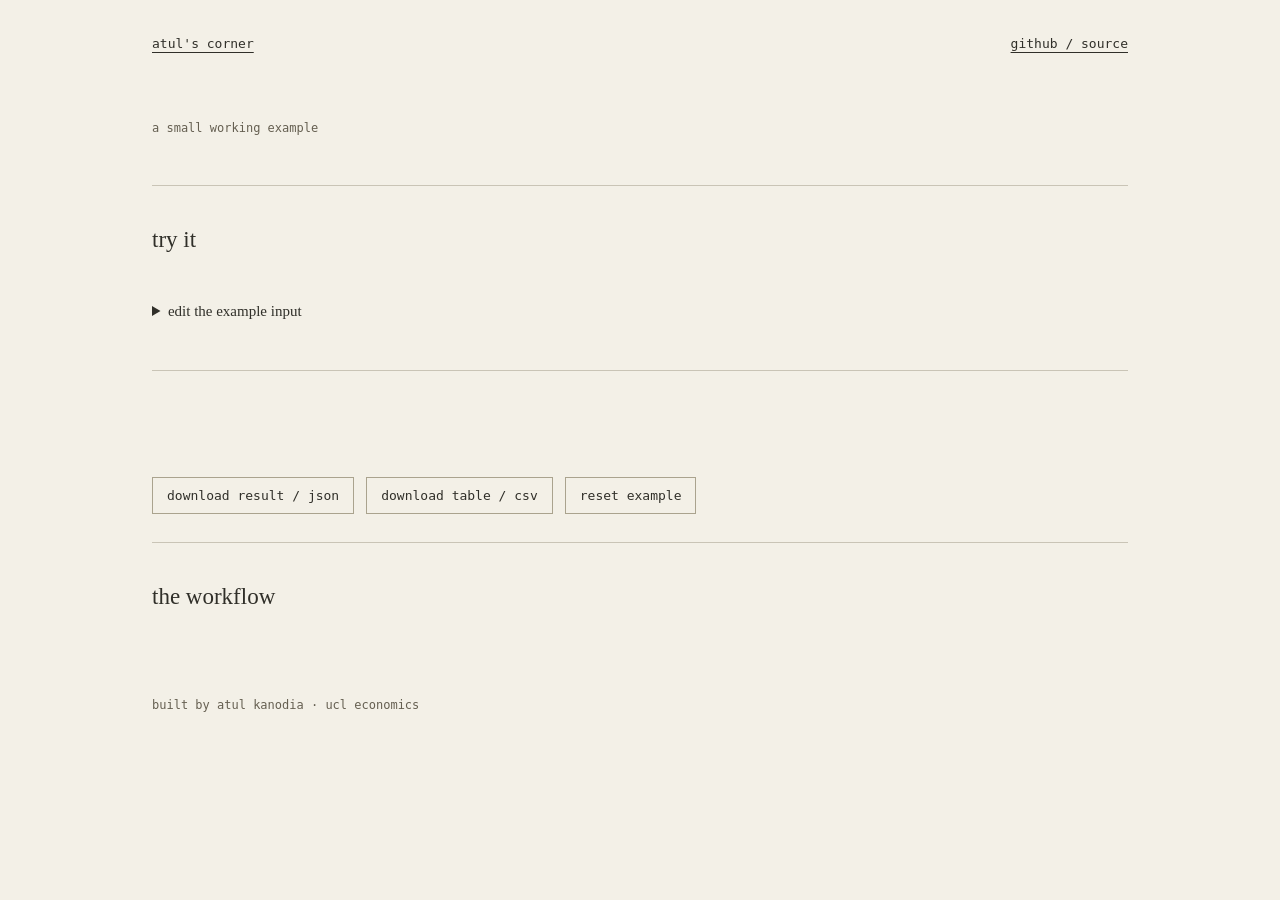
==== examples/portfolio/index.html @ 01734871 "Add editable browser example and result exports" ====
<!doctype html>
<html lang="en">
  <head>
    <meta charset="utf-8" />
    <meta name="viewport" content="width=device-width,initial-scale=1" />
    <title>working example</title>
    <link rel="stylesheet" href="style.css" />
  </head>
  <body>
    <main>
      <nav>
        <a href="https://atul-kanodia-fieldnotes.atulswaggalicious.chatgpt.site"
          >atul's corner</a
        ><a id="source" href="#">github / source</a>
      </nav>
      <header>
        <p class="eyebrow">a small working example</p>
        <h1 id="title"></h1>
        <p id="description"></p>
      </header>
      <section aria-label="inputs">
        <h2>try it</h2>
        <div id="controls"></div>
        <details>
          <summary>edit the example input</summary>
          <label for="fixture">JSON input</label
          ><textarea id="fixture" spellcheck="false" rows="14"></textarea
          ><button id="apply">run this input</button>
        </details>
        <p id="error" role="alert"></p>
      </section>
      <section aria-label="result">
        <h2 id="summary" aria-live="polite"></h2>
        <dl id="metrics"></dl>
        <div id="chart"></div>
        <div class="table-wrap"><table id="table"></table></div>
        <pre id="catalogue" hidden></pre>
        <div class="actions">
          <button id="json">download result / json</button
          ><button id="csv">download table / csv</button
          ><button id="reset">reset example</button>
        </div>
      </section>
      <section class="explanation">
        <h2>the workflow</h2>
        <p id="workflow"></p>
        <ol id="steps"></ol>
        <p class="scope" id="scope"></p>
      </section>
      <footer>built by atul kanodia · ucl economics</footer>
    </main>
    <script type="module" src="app.mjs"></script>
  </body>
</html>
---- examples/portfolio/style.css ----
:root {
  font-family: Georgia, "Times New Roman", serif;
  color: #302f29;
  background: #f3f0e7;
  font-size: 17px;
  color-scheme: light;
}
* {
  box-sizing: border-box;
}
body {
  margin: 0;
}
main {
  max-width: 1040px;
  margin: 0 auto;
  padding: 36px 32px;
}
nav {
  display: flex;
  justify-content: space-between;
  font: 13px monospace;
  gap: 20px;
}
a {
  color: inherit;
  text-underline-offset: 4px;
}
header {
  padding: 58px 0 28px;
  max-width: 830px;
}
.eyebrow {
  font: 12px monospace;
  color: #655f51;
}
h1 {
  font-weight: normal;
  font-size: clamp(32px, 5vw, 56px);
  letter-spacing: -1.8px;
  line-height: 1.08;
  margin: 12px 0 22px;
}
p {
  line-height: 1.55;
}
header > p:last-child {
  font-size: 21px;
}
h2 {
  font-size: 23px;
  font-weight: normal;
  line-height: 1.3;
}
section {
  border-top: 1px solid #c9c4b6;
  padding: 20px 0 28px;
}
#controls {
  display: flex;
  flex-wrap: wrap;
  gap: 18px 28px;
  margin: 24px 0;
}
label {
  display: flex;
  flex-direction: column;
  gap: 9px;
  font: 13px/1.4 monospace;
  max-width: 100%;
  min-width: 150px;
}
input,
select,
textarea {
  background: #fcfaf4;
  border: 1px solid #aaa38e;
  color: #302f29;
  padding: 9px;
  font: 15px monospace;
  max-width: 100%;
}
input[type="checkbox"] {
  width: 20px;
  height: 20px;
  accent-color: #536c50;
}
input[type="text"] {
  width: 330px;
}
input[type="number"] {
  width: 150px;
}
button {
  background: transparent;
  border: 1px solid #aaa38e;
  padding: 10px 14px;
  color: inherit;
  font: 13px monospace;
  cursor: pointer;
}
button:focus-visible,
input:focus-visible,
a:focus-visible,
summary:focus-visible {
  outline: 2px solid #536c50;
  outline-offset: 3px;
}
details {
  margin: 22px 0;
  font-size: 15px;
}
summary {
  cursor: pointer;
}
details label {
  margin-top: 16px;
}
textarea {
  width: 100%;
  display: block;
  margin: 12px 0;
}
#error {
  color: #993f2a;
  font-size: 15px;
}
#metrics {
  display: flex;
  gap: 20px 40px;
  flex-wrap: wrap;
  margin: 30px 0;
}
dt {
  font: 12px monospace;
  color: #655f51;
}
dd {
  margin: 8px 0;
  font-size: 27px;
}
#chart svg {
  width: 100%;
  height: auto;
  max-height: 270px;
  margin-bottom: 24px;
}
table {
  border-collapse: collapse;
  width: 100%;
  font-size: 14px;
  text-align: left;
}
th {
  font: 12px/1.4 monospace;
  color: #655f51;
}
td,
th {
  padding: 12px 14px 12px 0;
  border-bottom: 1px solid #dcd6c8;
  overflow-wrap: anywhere;
  vertical-align: top;
}
td:first-child {
  max-width: 290px;
}
.table-wrap {
  max-height: 420px;
  overflow: auto;
}
.actions {
  display: flex;
  gap: 12px;
  flex-wrap: wrap;
  margin-top: 26px;
}
.explanation p,
.explanation ol {
  max-width: 760px;
}
li {
  padding: 5px 0;
  line-height: 1.5;
}
.scope {
  font: 13px/1.6 monospace;
  color: #655f51;
  margin-top: 30px;
}
footer {
  font: 12px monospace;
  padding: 28px 0;
  color: #655f51;
}
pre {
  white-space: pre-wrap;
  font: 12px/1.5 monospace;
  max-height: 240px;
  overflow: auto;
}
@media (max-width: 600px) {
  main {
    padding: 22px 18px;
  }
  header {
    padding: 38px 0 20px;
  }
  #controls {
    gap: 18px;
  }
  #metrics {
    gap: 22px;
  }
  dd {
    font-size: 24px;
  }
  th,
  td {
    font-size: 12px;
    padding-right: 8px;
  }
  nav {
    font-size: 11px;
  }
}
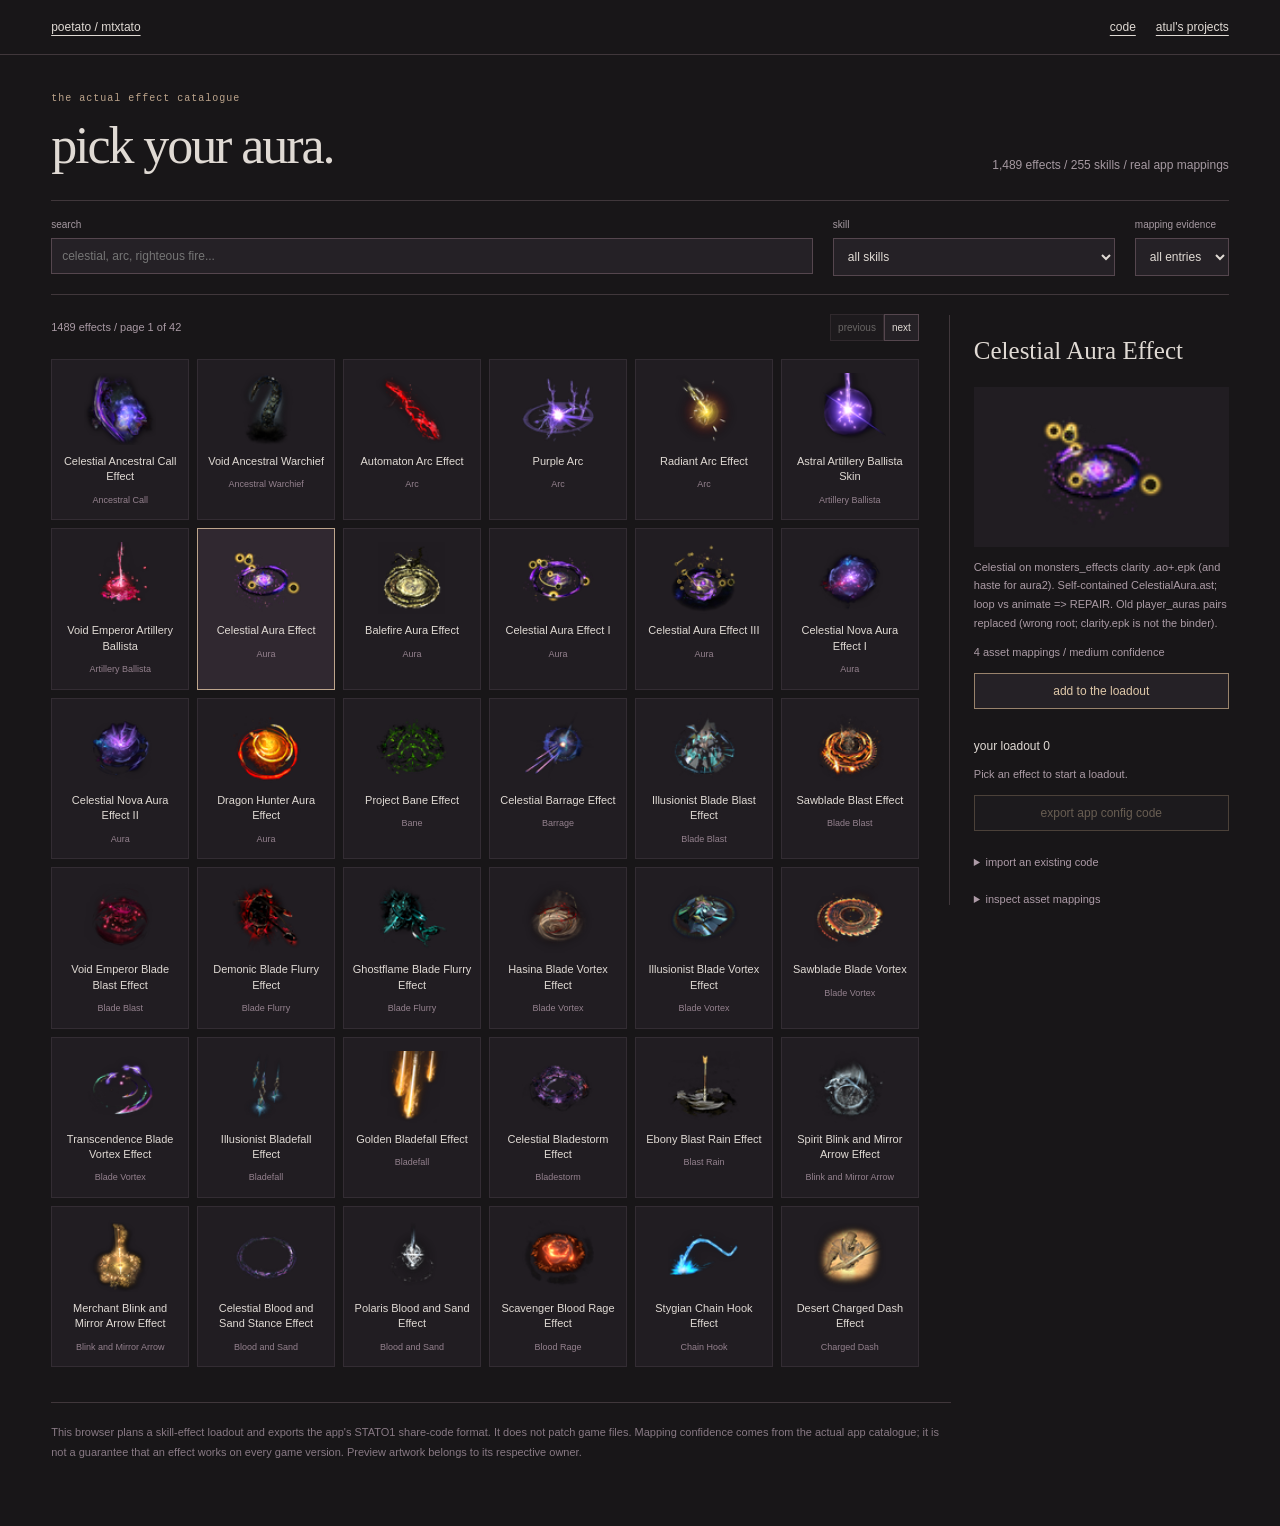
==== commit e25a3794: "Publish the full MTXtato wardrobe with real artwork and compatible app share codes" ====
--- a/examples/portfolio/index.html
+++ b/examples/portfolio/index.html
@@ -1,54 +1 @@
-<!doctype html>
-<html lang="en">
-  <head>
-    <meta charset="utf-8" />
-    <meta name="viewport" content="width=device-width,initial-scale=1" />
-    <title>working example</title>
-    <link rel="stylesheet" href="style.css" />
-  </head>
-  <body>
-    <main>
-      <nav>
-        <a href="https://atul-kanodia-fieldnotes.atulswaggalicious.chatgpt.site"
-          >atul's corner</a
-        ><a id="source" href="#">github / source</a>
-      </nav>
-      <header>
-        <p class="eyebrow">a small working example</p>
-        <h1 id="title"></h1>
-        <p id="description"></p>
-      </header>
-      <section aria-label="inputs">
-        <h2>try it</h2>
-        <div id="controls"></div>
-        <details>
-          <summary>edit the example input</summary>
-          <label for="fixture">JSON input</label
-          ><textarea id="fixture" spellcheck="false" rows="14"></textarea
-          ><button id="apply">run this input</button>
-        </details>
-        <p id="error" role="alert"></p>
-      </section>
-      <section aria-label="result">
-        <h2 id="summary" aria-live="polite"></h2>
-        <dl id="metrics"></dl>
-        <div id="chart"></div>
-        <div class="table-wrap"><table id="table"></table></div>
-        <pre id="catalogue" hidden></pre>
-        <div class="actions">
-          <button id="json">download result / json</button
-          ><button id="csv">download table / csv</button
-          ><button id="reset">reset example</button>
-        </div>
-      </section>
-      <section class="explanation">
-        <h2>the workflow</h2>
-        <p id="workflow"></p>
-        <ol id="steps"></ol>
-        <p class="scope" id="scope"></p>
-      </section>
-      <footer>built by atul kanodia · ucl economics</footer>
-    </main>
-    <script type="module" src="app.mjs"></script>
-  </body>
-</html>
+<!doctype html><html lang="en"><meta charset="utf-8"><meta name="viewport" content="width=device-width,initial-scale=1"><title>mtxtato / effect wardrobe</title><link rel="stylesheet" href="style.css"><body><header><a href="https://poetato.app">poetato / mtxtato</a><nav><a href="https://github.com/LolStar123/mtxtato-catalogue">code</a><a href="https://atul-kanodia-fieldnotes.atulswaggalicious.chatgpt.site">atul's projects</a></nav></header><main><div class="title"><div><p class="eyebrow">the actual effect catalogue</p><h1>pick your aura.</h1></div><p id="summary">loading the wardrobe...</p></div><div class="filters"><label>search<input id="search" type="search" placeholder="celestial, arc, righteous fire..."></label><label>skill<select id="skill"><option value="">all skills</option></select></label><label>mapping evidence<select id="confidence"><option value="">all entries</option><option>HIGH</option><option>MEDIUM</option><option>LOW</option></select></label></div><div class="workspace"><section><div class="results-head"><p id="count"></p><div><button id="prev">previous</button><button id="next">next</button></div></div><div id="catalogue"></div></section><aside><h2 id="effect-title">select an effect</h2><div id="preview"></div><p id="blurb"></p><p id="evidence"></p><button id="add">add to the loadout</button><h3>your loadout <span id="loadout-count">0</span></h3><div id="loadout"></div><p id="status" role="status"></p><button id="export">export app config code</button><details><summary>import an existing code</summary><label>paste a STATO1 code<textarea id="import-code" rows="4"></textarea></label><button id="import">load its skill effects</button></details><details><summary>inspect asset mappings</summary><pre id="pairs"></pre></details></aside></div><footer>This browser plans a skill-effect loadout and exports the app's STATO1 share-code format. It does not patch game files. Mapping confidence comes from the actual app catalogue; it is not a guarantee that an effect works on every game version. Preview artwork belongs to its respective owner.</footer></main><script type="module" src="app.mjs"></script></body></html>
--- a/examples/portfolio/style.css
+++ b/examples/portfolio/style.css
@@ -1,226 +1 @@
-:root {
-  font-family: Georgia, "Times New Roman", serif;
-  color: #302f29;
-  background: #f3f0e7;
-  font-size: 17px;
-  color-scheme: light;
-}
-* {
-  box-sizing: border-box;
-}
-body {
-  margin: 0;
-}
-main {
-  max-width: 1040px;
-  margin: 0 auto;
-  padding: 36px 32px;
-}
-nav {
-  display: flex;
-  justify-content: space-between;
-  font: 13px monospace;
-  gap: 20px;
-}
-a {
-  color: inherit;
-  text-underline-offset: 4px;
-}
-header {
-  padding: 58px 0 28px;
-  max-width: 830px;
-}
-.eyebrow {
-  font: 12px monospace;
-  color: #655f51;
-}
-h1 {
-  font-weight: normal;
-  font-size: clamp(32px, 5vw, 56px);
-  letter-spacing: -1.8px;
-  line-height: 1.08;
-  margin: 12px 0 22px;
-}
-p {
-  line-height: 1.55;
-}
-header > p:last-child {
-  font-size: 21px;
-}
-h2 {
-  font-size: 23px;
-  font-weight: normal;
-  line-height: 1.3;
-}
-section {
-  border-top: 1px solid #c9c4b6;
-  padding: 20px 0 28px;
-}
-#controls {
-  display: flex;
-  flex-wrap: wrap;
-  gap: 18px 28px;
-  margin: 24px 0;
-}
-label {
-  display: flex;
-  flex-direction: column;
-  gap: 9px;
-  font: 13px/1.4 monospace;
-  max-width: 100%;
-  min-width: 150px;
-}
-input,
-select,
-textarea {
-  background: #fcfaf4;
-  border: 1px solid #aaa38e;
-  color: #302f29;
-  padding: 9px;
-  font: 15px monospace;
-  max-width: 100%;
-}
-input[type="checkbox"] {
-  width: 20px;
-  height: 20px;
-  accent-color: #536c50;
-}
-input[type="text"] {
-  width: 330px;
-}
-input[type="number"] {
-  width: 150px;
-}
-button {
-  background: transparent;
-  border: 1px solid #aaa38e;
-  padding: 10px 14px;
-  color: inherit;
-  font: 13px monospace;
-  cursor: pointer;
-}
-button:focus-visible,
-input:focus-visible,
-a:focus-visible,
-summary:focus-visible {
-  outline: 2px solid #536c50;
-  outline-offset: 3px;
-}
-details {
-  margin: 22px 0;
-  font-size: 15px;
-}
-summary {
-  cursor: pointer;
-}
-details label {
-  margin-top: 16px;
-}
-textarea {
-  width: 100%;
-  display: block;
-  margin: 12px 0;
-}
-#error {
-  color: #993f2a;
-  font-size: 15px;
-}
-#metrics {
-  display: flex;
-  gap: 20px 40px;
-  flex-wrap: wrap;
-  margin: 30px 0;
-}
-dt {
-  font: 12px monospace;
-  color: #655f51;
-}
-dd {
-  margin: 8px 0;
-  font-size: 27px;
-}
-#chart svg {
-  width: 100%;
-  height: auto;
-  max-height: 270px;
-  margin-bottom: 24px;
-}
-table {
-  border-collapse: collapse;
-  width: 100%;
-  font-size: 14px;
-  text-align: left;
-}
-th {
-  font: 12px/1.4 monospace;
-  color: #655f51;
-}
-td,
-th {
-  padding: 12px 14px 12px 0;
-  border-bottom: 1px solid #dcd6c8;
-  overflow-wrap: anywhere;
-  vertical-align: top;
-}
-td:first-child {
-  max-width: 290px;
-}
-.table-wrap {
-  max-height: 420px;
-  overflow: auto;
-}
-.actions {
-  display: flex;
-  gap: 12px;
-  flex-wrap: wrap;
-  margin-top: 26px;
-}
-.explanation p,
-.explanation ol {
-  max-width: 760px;
-}
-li {
-  padding: 5px 0;
-  line-height: 1.5;
-}
-.scope {
-  font: 13px/1.6 monospace;
-  color: #655f51;
-  margin-top: 30px;
-}
-footer {
-  font: 12px monospace;
-  padding: 28px 0;
-  color: #655f51;
-}
-pre {
-  white-space: pre-wrap;
-  font: 12px/1.5 monospace;
-  max-height: 240px;
-  overflow: auto;
-}
-@media (max-width: 600px) {
-  main {
-    padding: 22px 18px;
-  }
-  header {
-    padding: 38px 0 20px;
-  }
-  #controls {
-    gap: 18px;
-  }
-  #metrics {
-    gap: 22px;
-  }
-  dd {
-    font-size: 24px;
-  }
-  th,
-  td {
-    font-size: 12px;
-    padding-right: 8px;
-  }
-  nav {
-    font-size: 11px;
-  }
-}
+:root{color-scheme:dark;background:#181618;color:#e0dad4;font-family:Arial,sans-serif}*{box-sizing:border-box}body{margin:0}a{color:inherit;text-underline-offset:4px}header{display:flex;justify-content:space-between;padding:20px 4vw;border-bottom:1px solid #40373b;font-size:12px}nav{display:flex;gap:20px}main{max-width:1500px;margin:auto;padding:28px 4vw}.title{display:flex;align-items:end;justify-content:space-between;gap:30px}h1{font:52px Georgia,serif;letter-spacing:-.04em;margin:12px 0 25px}.eyebrow{font:10px monospace;letter-spacing:.1em;color:#bda58c}#summary{font-size:12px;color:#a599a1;margin-bottom:28px}.filters{display:flex;gap:20px;border-top:1px solid #40373b;border-bottom:1px solid #40373b;padding:18px 0}.filters label:first-child{flex:1}label{display:flex;flex-direction:column;gap:8px;font-size:10px;color:#a599a1}input,select,textarea,button{background:#252126;color:#e0dad4;border:1px solid #55464e;font:12px Arial,sans-serif;padding:10px}button{cursor:pointer}button:disabled{opacity:.4;cursor:default}button:focus-visible,input:focus-visible,select:focus-visible{outline:2px solid #c7aa87;outline-offset:3px}.workspace{display:grid;grid-template-columns:minmax(0,1fr) 280px;gap:30px}.results-head{display:flex;justify-content:space-between;align-items:center;font-size:11px;color:#a99aa4;padding:15px 0}.results-head button{font-size:10px;padding:7px}#catalogue{display:grid;grid-template-columns:repeat(auto-fill,minmax(130px,1fr));gap:8px}.effect{display:flex;flex-direction:column;align-items:center;gap:9px;min-height:157px;font-size:11px;line-height:1.4;text-align:center;background:#211d22;border:1px solid #332c33;padding:13px 8px}.effect[aria-pressed=true]{border-color:#bda58c;background:#302830}.effect img{width:72px;height:72px;object-fit:contain}.no-art{height:72px;display:flex;align-items:center;font:10px monospace;color:#756a71}.effect small{color:#94818e;font-size:9px}aside{margin-top:20px;border-left:1px solid #40373b;padding-left:24px;position:sticky;top:20px;align-self:start}h2{font:25px Georgia,serif;line-height:1.2}h3{font-size:12px;font-weight:400;margin-top:30px}#preview{background:#211d22;min-height:160px;display:flex;align-items:center;justify-content:center}#preview img{width:130px;height:130px;object-fit:contain}#blurb,#evidence,#status{font-size:11px;color:#ab9ba5;line-height:1.7}#add,#export{width:100%;border-color:#99836c;color:#dfc8a9}#loadout>div{display:flex;justify-content:space-between;gap:8px;font-size:11px;line-height:1.5;margin:12px 0}#loadout button{padding:3px 7px;font-size:10px}details{margin-top:25px;font-size:11px;color:#ad9ba7}summary{cursor:pointer}details label{margin:12px 0}textarea{width:100%}pre{font-size:9px;white-space:pre-wrap;overflow-wrap:anywhere;line-height:1.7}footer{font-size:11px;color:#887984;line-height:1.8;max-width:900px;margin:35px 0;border-top:1px solid #40373b;padding-top:20px}@media(max-width:850px){.workspace{grid-template-columns:1fr}aside{position:static;border-left:0;border-top:1px solid #40373b;padding:20px 0;display:grid;grid-template-columns:1fr 1fr;gap:0 20px}aside h2,#status,aside details{grid-column:1/-1}aside #preview{grid-row:2/5;grid-column:1}.filters{flex-wrap:wrap}.filters label:first-child{flex-basis:100%}.title{display:block}h1{font-size:44px}#summary{margin:0 0 20px}main{padding:20px 14px}#catalogue{grid-template-columns:repeat(3,minmax(0,1fr))}.effect{min-width:0;font-size:10px}.effect img{width:56px;height:56px}.filters select{max-width:160px}header{font-size:10px}nav{gap:12px}}
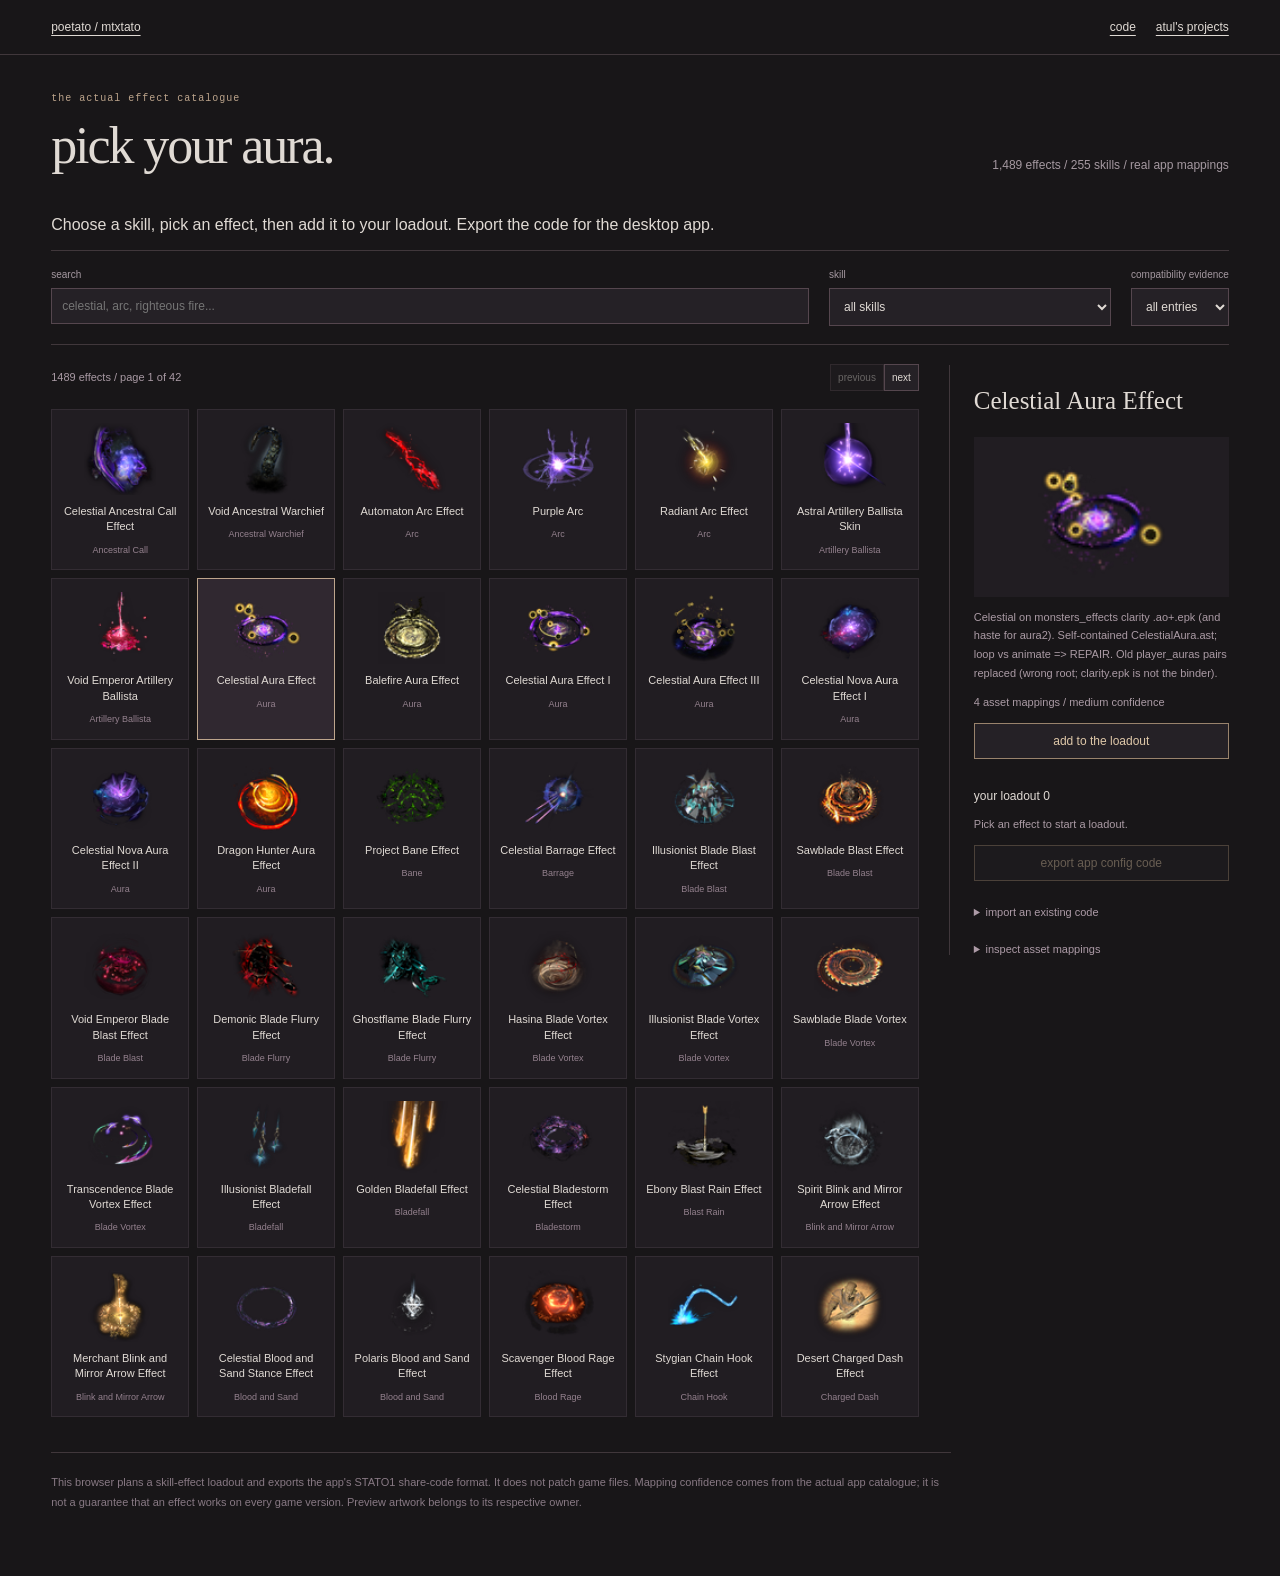
==== commit 79695ee7: "Clarify loadout flow and mobile effect navigation" ====
--- a/examples/portfolio/index.html
+++ b/examples/portfolio/index.html
@@ -1 +1,100 @@
-<!doctype html><html lang="en"><meta charset="utf-8"><meta name="viewport" content="width=device-width,initial-scale=1"><title>mtxtato / effect wardrobe</title><link rel="stylesheet" href="style.css"><body><header><a href="https://poetato.app">poetato / mtxtato</a><nav><a href="https://github.com/LolStar123/mtxtato-catalogue">code</a><a href="https://atul-kanodia-fieldnotes.atulswaggalicious.chatgpt.site">atul's projects</a></nav></header><main><div class="title"><div><p class="eyebrow">the actual effect catalogue</p><h1>pick your aura.</h1></div><p id="summary">loading the wardrobe...</p></div><div class="filters"><label>search<input id="search" type="search" placeholder="celestial, arc, righteous fire..."></label><label>skill<select id="skill"><option value="">all skills</option></select></label><label>mapping evidence<select id="confidence"><option value="">all entries</option><option>HIGH</option><option>MEDIUM</option><option>LOW</option></select></label></div><div class="workspace"><section><div class="results-head"><p id="count"></p><div><button id="prev">previous</button><button id="next">next</button></div></div><div id="catalogue"></div></section><aside><h2 id="effect-title">select an effect</h2><div id="preview"></div><p id="blurb"></p><p id="evidence"></p><button id="add">add to the loadout</button><h3>your loadout <span id="loadout-count">0</span></h3><div id="loadout"></div><p id="status" role="status"></p><button id="export">export app config code</button><details><summary>import an existing code</summary><label>paste a STATO1 code<textarea id="import-code" rows="4"></textarea></label><button id="import">load its skill effects</button></details><details><summary>inspect asset mappings</summary><pre id="pairs"></pre></details></aside></div><footer>This browser plans a skill-effect loadout and exports the app's STATO1 share-code format. It does not patch game files. Mapping confidence comes from the actual app catalogue; it is not a guarantee that an effect works on every game version. Preview artwork belongs to its respective owner.</footer></main><script type="module" src="app.mjs"></script></body></html>+<!doctype html>
+<html lang="en">
+    <meta charset="utf-8" /><meta
+        name="viewport"
+        content="width=device-width,initial-scale=1"
+    /><title>mtxtato / effect wardrobe</title
+    ><link rel="stylesheet" href="style.css" />
+    <body>
+        <header>
+            <a href="https://poetato.app">poetato / mtxtato</a>
+            <nav>
+                <a href="https://github.com/LolStar123/mtxtato-catalogue"
+                    >code</a
+                ><a
+                    href="https://atul-kanodia-fieldnotes.atulswaggalicious.chatgpt.site"
+                    >atul's projects</a
+                >
+            </nav>
+        </header>
+        <main>
+            <div class="title">
+                <div>
+                    <p class="eyebrow">the actual effect catalogue</p>
+                    <h1>pick your aura.</h1>
+                </div>
+                <p id="summary">loading the wardrobe...</p>
+            </div>
+            <p class="journey">
+                Choose a skill, pick an effect, then add it to your loadout.
+                Export the code for the desktop app.
+            </p>
+            <div class="filters">
+                <label
+                    >search<input
+                        id="search"
+                        type="search"
+                        placeholder="celestial, arc, righteous fire..." /></label
+                ><label
+                    >skill<select id="skill">
+                        <option value="">all skills</option>
+                    </select></label
+                ><label
+                    >compatibility evidence<select id="confidence">
+                        <option value="">all entries</option>
+                        <option>HIGH</option>
+                        <option>MEDIUM</option>
+                        <option>LOW</option>
+                    </select></label
+                >
+            </div>
+            <div class="workspace">
+                <section>
+                    <div class="results-head">
+                        <p id="count"></p>
+                        <div>
+                            <button id="prev">previous</button
+                            ><button id="next">next</button>
+                        </div>
+                    </div>
+                    <div id="catalogue"></div>
+                </section>
+                <aside id="effect-desk">
+                    <a class="back-to-catalogue" href="#catalogue"
+                        >back to effects</a
+                    >
+                    <h2 id="effect-title">select an effect</h2>
+                    <div id="preview"></div>
+                    <p id="blurb"></p>
+                    <p id="evidence"></p>
+                    <button id="add">add to the loadout</button>
+                    <h3>your loadout <span id="loadout-count">0</span></h3>
+                    <div id="loadout"></div>
+                    <p id="status" role="status"></p>
+                    <button id="export">export app config code</button>
+                    <details>
+                        <summary>import an existing code</summary>
+                        <label
+                            >paste a STATO1 code<textarea
+                                id="import-code"
+                                rows="4"
+                            ></textarea></label
+                        ><button id="import">load its skill effects</button>
+                    </details>
+                    <details>
+                        <summary>inspect asset mappings</summary>
+                        <pre id="pairs"></pre>
+                    </details>
+                </aside>
+            </div>
+            <footer>
+                This browser plans a skill-effect loadout and exports the app's
+                STATO1 share-code format. It does not patch game files. Mapping
+                confidence comes from the actual app catalogue; it is not a
+                guarantee that an effect works on every game version. Preview
+                artwork belongs to its respective owner.
+            </footer>
+        </main>
+        <script type="module" src="app.mjs"></script>
+    </body>
+</html>
--- a/examples/portfolio/style.css
+++ b/examples/portfolio/style.css
@@ -1 +1,315 @@
-:root{color-scheme:dark;background:#181618;color:#e0dad4;font-family:Arial,sans-serif}*{box-sizing:border-box}body{margin:0}a{color:inherit;text-underline-offset:4px}header{display:flex;justify-content:space-between;padding:20px 4vw;border-bottom:1px solid #40373b;font-size:12px}nav{display:flex;gap:20px}main{max-width:1500px;margin:auto;padding:28px 4vw}.title{display:flex;align-items:end;justify-content:space-between;gap:30px}h1{font:52px Georgia,serif;letter-spacing:-.04em;margin:12px 0 25px}.eyebrow{font:10px monospace;letter-spacing:.1em;color:#bda58c}#summary{font-size:12px;color:#a599a1;margin-bottom:28px}.filters{display:flex;gap:20px;border-top:1px solid #40373b;border-bottom:1px solid #40373b;padding:18px 0}.filters label:first-child{flex:1}label{display:flex;flex-direction:column;gap:8px;font-size:10px;color:#a599a1}input,select,textarea,button{background:#252126;color:#e0dad4;border:1px solid #55464e;font:12px Arial,sans-serif;padding:10px}button{cursor:pointer}button:disabled{opacity:.4;cursor:default}button:focus-visible,input:focus-visible,select:focus-visible{outline:2px solid #c7aa87;outline-offset:3px}.workspace{display:grid;grid-template-columns:minmax(0,1fr) 280px;gap:30px}.results-head{display:flex;justify-content:space-between;align-items:center;font-size:11px;color:#a99aa4;padding:15px 0}.results-head button{font-size:10px;padding:7px}#catalogue{display:grid;grid-template-columns:repeat(auto-fill,minmax(130px,1fr));gap:8px}.effect{display:flex;flex-direction:column;align-items:center;gap:9px;min-height:157px;font-size:11px;line-height:1.4;text-align:center;background:#211d22;border:1px solid #332c33;padding:13px 8px}.effect[aria-pressed=true]{border-color:#bda58c;background:#302830}.effect img{width:72px;height:72px;object-fit:contain}.no-art{height:72px;display:flex;align-items:center;font:10px monospace;color:#756a71}.effect small{color:#94818e;font-size:9px}aside{margin-top:20px;border-left:1px solid #40373b;padding-left:24px;position:sticky;top:20px;align-self:start}h2{font:25px Georgia,serif;line-height:1.2}h3{font-size:12px;font-weight:400;margin-top:30px}#preview{background:#211d22;min-height:160px;display:flex;align-items:center;justify-content:center}#preview img{width:130px;height:130px;object-fit:contain}#blurb,#evidence,#status{font-size:11px;color:#ab9ba5;line-height:1.7}#add,#export{width:100%;border-color:#99836c;color:#dfc8a9}#loadout>div{display:flex;justify-content:space-between;gap:8px;font-size:11px;line-height:1.5;margin:12px 0}#loadout button{padding:3px 7px;font-size:10px}details{margin-top:25px;font-size:11px;color:#ad9ba7}summary{cursor:pointer}details label{margin:12px 0}textarea{width:100%}pre{font-size:9px;white-space:pre-wrap;overflow-wrap:anywhere;line-height:1.7}footer{font-size:11px;color:#887984;line-height:1.8;max-width:900px;margin:35px 0;border-top:1px solid #40373b;padding-top:20px}@media(max-width:850px){.workspace{grid-template-columns:1fr}aside{position:static;border-left:0;border-top:1px solid #40373b;padding:20px 0;display:grid;grid-template-columns:1fr 1fr;gap:0 20px}aside h2,#status,aside details{grid-column:1/-1}aside #preview{grid-row:2/5;grid-column:1}.filters{flex-wrap:wrap}.filters label:first-child{flex-basis:100%}.title{display:block}h1{font-size:44px}#summary{margin:0 0 20px}main{padding:20px 14px}#catalogue{grid-template-columns:repeat(3,minmax(0,1fr))}.effect{min-width:0;font-size:10px}.effect img{width:56px;height:56px}.filters select{max-width:160px}header{font-size:10px}nav{gap:12px}}
+:root {
+    color-scheme: dark;
+    background: #181618;
+    color: #e0dad4;
+    font-family: Arial, sans-serif;
+}
+* {
+    box-sizing: border-box;
+}
+body {
+    margin: 0;
+}
+a {
+    color: inherit;
+    text-underline-offset: 4px;
+}
+header {
+    display: flex;
+    justify-content: space-between;
+    padding: 20px 4vw;
+    border-bottom: 1px solid #40373b;
+    font-size: 12px;
+}
+nav {
+    display: flex;
+    gap: 20px;
+}
+main {
+    max-width: 1500px;
+    margin: auto;
+    padding: 28px 4vw;
+}
+.title {
+    display: flex;
+    align-items: end;
+    justify-content: space-between;
+    gap: 30px;
+}
+h1 {
+    font:
+        52px Georgia,
+        serif;
+    letter-spacing: -0.04em;
+    margin: 12px 0 25px;
+}
+.eyebrow {
+    font: 10px monospace;
+    letter-spacing: 0.1em;
+    color: #bda58c;
+}
+#summary {
+    font-size: 12px;
+    color: #a599a1;
+    margin-bottom: 28px;
+}
+.filters {
+    display: flex;
+    gap: 20px;
+    border-top: 1px solid #40373b;
+    border-bottom: 1px solid #40373b;
+    padding: 18px 0;
+}
+.filters label:first-child {
+    flex: 1;
+}
+label {
+    display: flex;
+    flex-direction: column;
+    gap: 8px;
+    font-size: 10px;
+    color: #a599a1;
+}
+input,
+select,
+textarea,
+button {
+    background: #252126;
+    color: #e0dad4;
+    border: 1px solid #55464e;
+    font:
+        12px Arial,
+        sans-serif;
+    padding: 10px;
+}
+button {
+    cursor: pointer;
+}
+button:disabled {
+    opacity: 0.4;
+    cursor: default;
+}
+button:focus-visible,
+input:focus-visible,
+select:focus-visible {
+    outline: 2px solid #c7aa87;
+    outline-offset: 3px;
+}
+.workspace {
+    display: grid;
+    grid-template-columns: minmax(0, 1fr) 280px;
+    gap: 30px;
+}
+.results-head {
+    display: flex;
+    justify-content: space-between;
+    align-items: center;
+    font-size: 11px;
+    color: #a99aa4;
+    padding: 15px 0;
+}
+.results-head button {
+    font-size: 10px;
+    padding: 7px;
+}
+#catalogue {
+    display: grid;
+    grid-template-columns: repeat(auto-fill, minmax(130px, 1fr));
+    gap: 8px;
+}
+.effect {
+    display: flex;
+    flex-direction: column;
+    align-items: center;
+    gap: 9px;
+    min-height: 157px;
+    font-size: 11px;
+    line-height: 1.4;
+    text-align: center;
+    background: #211d22;
+    border: 1px solid #332c33;
+    padding: 13px 8px;
+}
+.effect[aria-pressed="true"] {
+    border-color: #bda58c;
+    background: #302830;
+}
+.effect img {
+    width: 72px;
+    height: 72px;
+    object-fit: contain;
+}
+.no-art {
+    height: 72px;
+    display: flex;
+    align-items: center;
+    font: 10px monospace;
+    color: #756a71;
+}
+.effect small {
+    color: #94818e;
+    font-size: 9px;
+}
+aside {
+    margin-top: 20px;
+    border-left: 1px solid #40373b;
+    padding-left: 24px;
+    position: sticky;
+    top: 20px;
+    align-self: start;
+}
+h2 {
+    font:
+        25px Georgia,
+        serif;
+    line-height: 1.2;
+}
+h3 {
+    font-size: 12px;
+    font-weight: 400;
+    margin-top: 30px;
+}
+#preview {
+    background: #211d22;
+    min-height: 160px;
+    display: flex;
+    align-items: center;
+    justify-content: center;
+}
+#preview img {
+    width: 130px;
+    height: 130px;
+    object-fit: contain;
+}
+#blurb,
+#evidence,
+#status {
+    font-size: 11px;
+    color: #ab9ba5;
+    line-height: 1.7;
+}
+#add,
+#export {
+    width: 100%;
+    border-color: #99836c;
+    color: #dfc8a9;
+}
+#loadout > div {
+    display: flex;
+    justify-content: space-between;
+    gap: 8px;
+    font-size: 11px;
+    line-height: 1.5;
+    margin: 12px 0;
+}
+#loadout button {
+    padding: 3px 7px;
+    font-size: 10px;
+}
+details {
+    margin-top: 25px;
+    font-size: 11px;
+    color: #ad9ba7;
+}
+summary {
+    cursor: pointer;
+}
+details label {
+    margin: 12px 0;
+}
+textarea {
+    width: 100%;
+}
+pre {
+    font-size: 9px;
+    white-space: pre-wrap;
+    overflow-wrap: anywhere;
+    line-height: 1.7;
+}
+footer {
+    font-size: 11px;
+    color: #887984;
+    line-height: 1.8;
+    max-width: 900px;
+    margin: 35px 0;
+    border-top: 1px solid #40373b;
+    padding-top: 20px;
+}
+@media (max-width: 850px) {
+    .workspace {
+        grid-template-columns: 1fr;
+    }
+    aside {
+        position: static;
+        border-left: 0;
+        border-top: 1px solid #40373b;
+        padding: 20px 0;
+        display: grid;
+        grid-template-columns: 1fr 1fr;
+        gap: 0 20px;
+    }
+    aside h2,
+    #status,
+    aside details {
+        grid-column: 1/-1;
+    }
+    aside #preview {
+        grid-row: 2/5;
+        grid-column: 1;
+    }
+    .filters {
+        flex-wrap: wrap;
+    }
+    .filters label:first-child {
+        flex-basis: 100%;
+    }
+    .title {
+        display: block;
+    }
+    h1 {
+        font-size: 44px;
+    }
+    #summary {
+        margin: 0 0 20px;
+    }
+    main {
+        padding: 20px 14px;
+    }
+    #catalogue {
+        grid-template-columns: repeat(3, minmax(0, 1fr));
+    }
+    .effect {
+        min-width: 0;
+        font-size: 10px;
+    }
+    .effect img {
+        width: 56px;
+        height: 56px;
+    }
+    .filters select {
+        max-width: 160px;
+    }
+    header {
+        font-size: 10px;
+    }
+    nav {
+        gap: 12px;
+    }
+}
+
+.journey {
+    color: var(--muted);
+    max-width: 800px;
+}
+.back-to-catalogue {
+    display: none;
+}
+#effect-desk {
+    scroll-margin-top: 18px;
+}
+@media (max-width: 850px) {
+    .back-to-catalogue {
+        display: inline-block;
+        margin-bottom: 15px;
+    }
+}
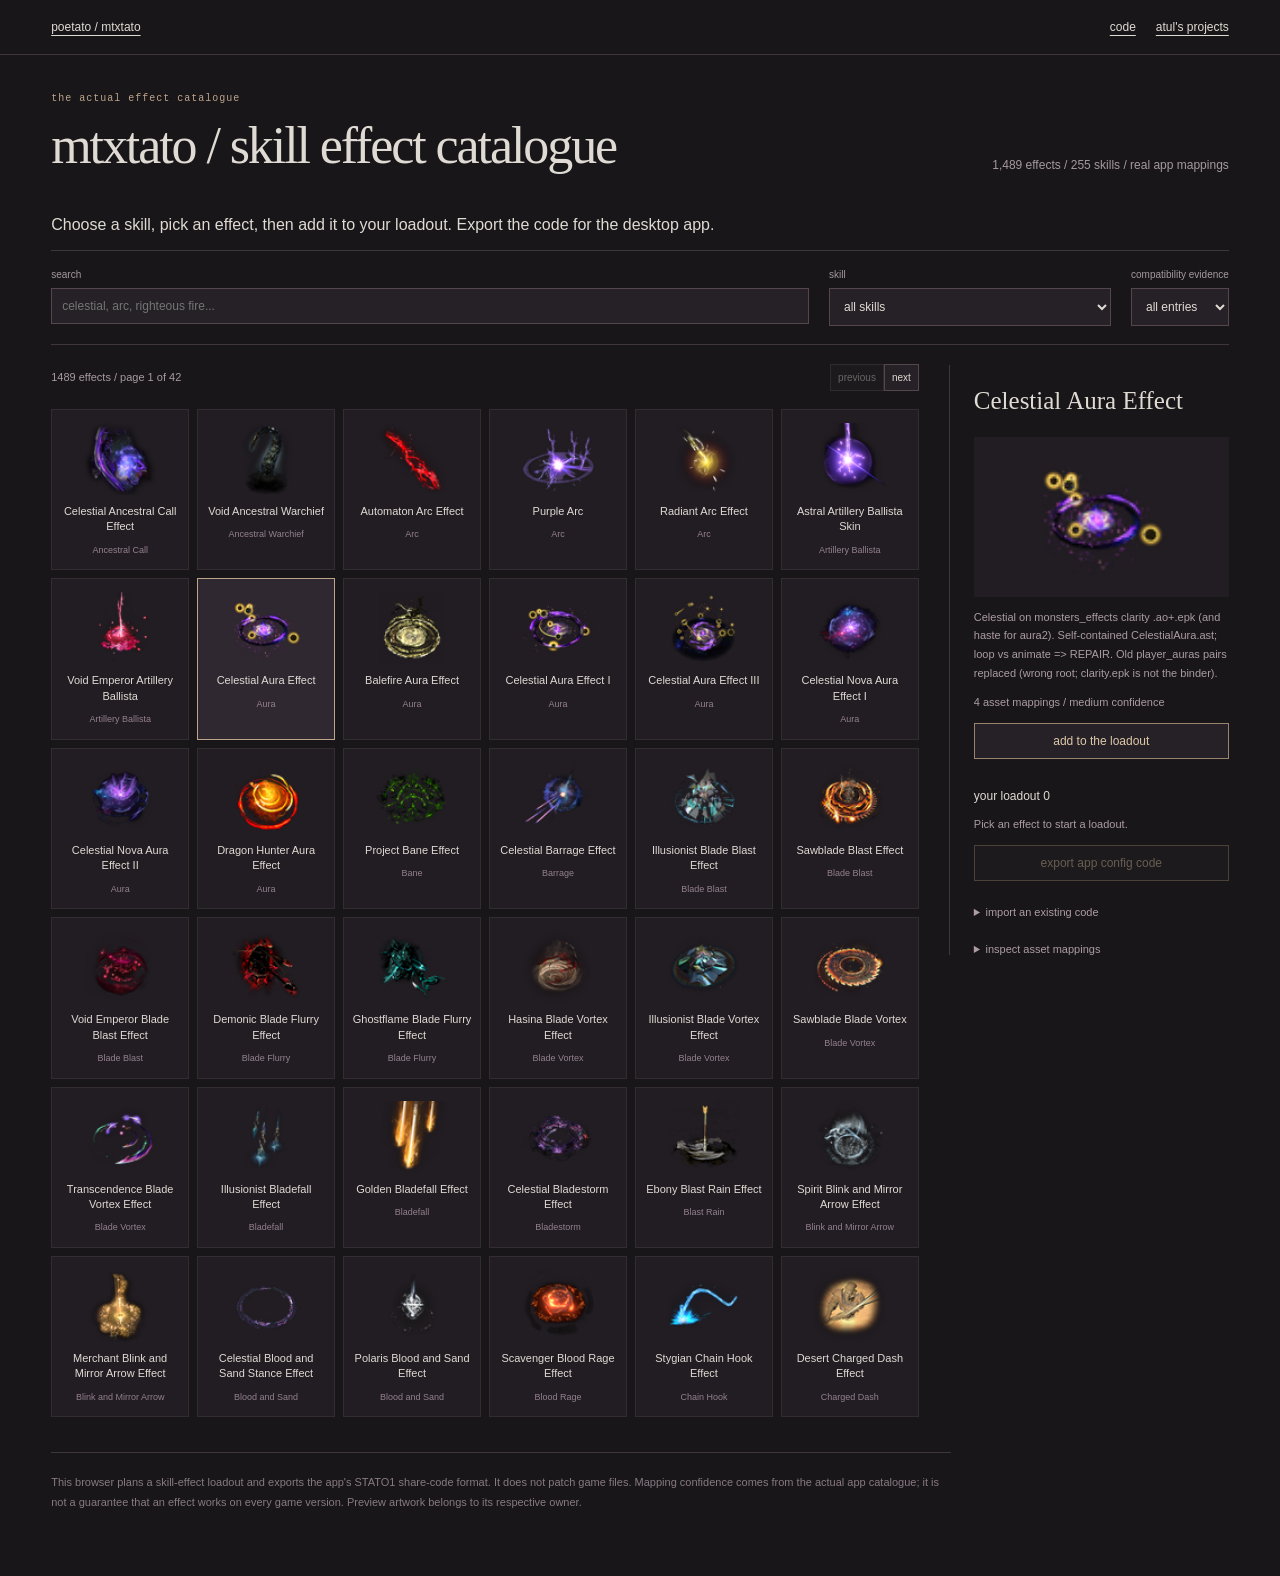
==== commit fa67c794: "Make the project purpose and primary browsing workflow easier to find" ====
--- a/examples/portfolio/index.html
+++ b/examples/portfolio/index.html
@@ -21,7 +21,7 @@
             <div class="title">
                 <div>
                     <p class="eyebrow">the actual effect catalogue</p>
-                    <h1>pick your aura.</h1>
+                    <h1>mtxtato / skill effect catalogue</h1>
                 </div>
                 <p id="summary">loading the wardrobe...</p>
             </div>
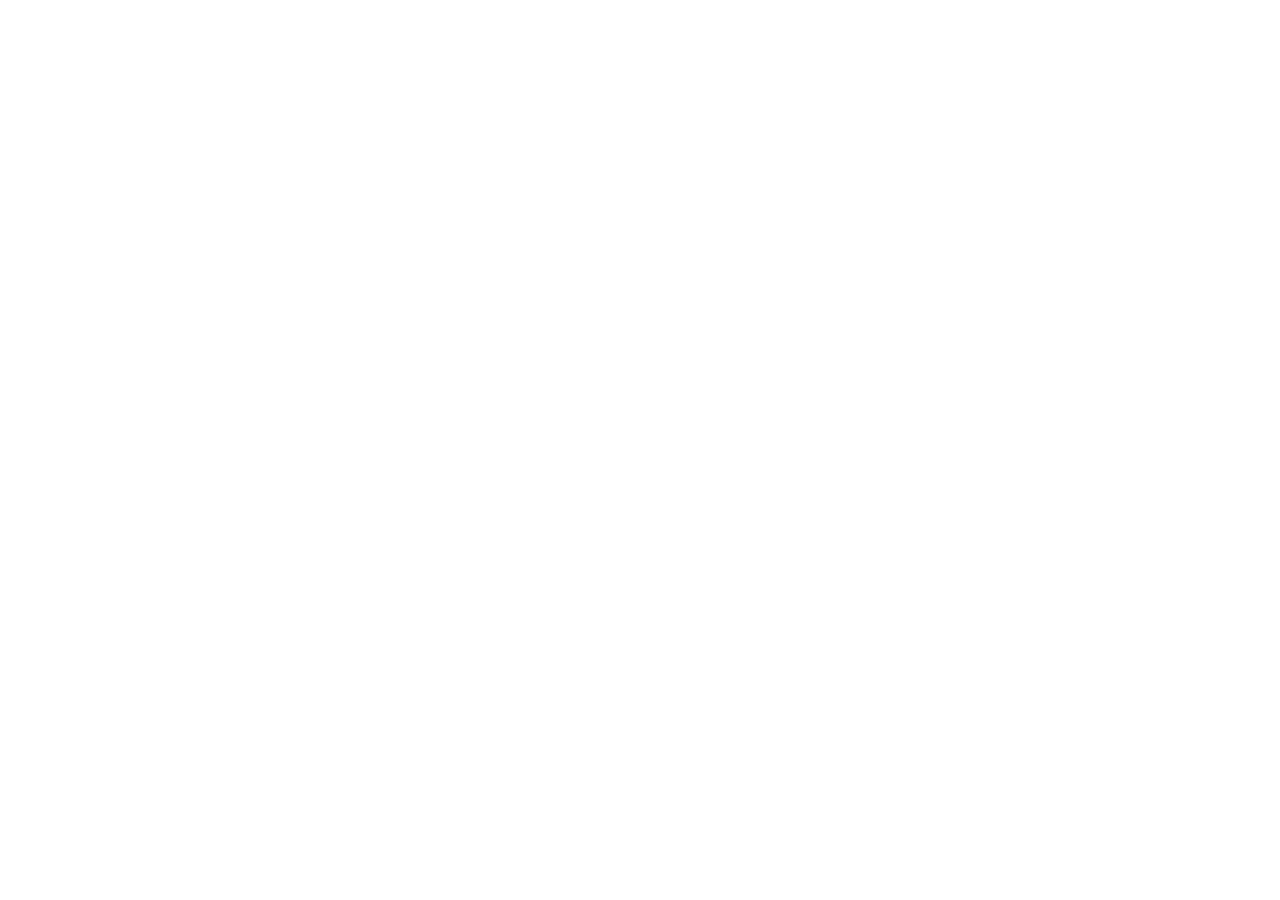
==== commit e56d8b2b: "Redirect the retired catalogue into smoothtato" ====
--- a/examples/portfolio/index.html
+++ b/examples/portfolio/index.html
@@ -1,100 +1,20 @@
 <!doctype html>
 <html lang="en">
-    <meta charset="utf-8" /><meta
-        name="viewport"
-        content="width=device-width,initial-scale=1"
-    /><title>mtxtato / effect wardrobe</title
-    ><link rel="stylesheet" href="style.css" />
-    <body>
-        <header>
-            <a href="https://poetato.app">poetato / mtxtato</a>
-            <nav>
-                <a href="https://github.com/LolStar123/mtxtato-catalogue"
-                    >code</a
-                ><a
-                    href="https://atul-kanodia-fieldnotes.atulswaggalicious.chatgpt.site"
-                    >atul's projects</a
-                >
-            </nav>
-        </header>
-        <main>
-            <div class="title">
-                <div>
-                    <p class="eyebrow">the actual effect catalogue</p>
-                    <h1>mtxtato / skill effect catalogue</h1>
-                </div>
-                <p id="summary">loading the wardrobe...</p>
-            </div>
-            <p class="journey">
-                Choose a skill, pick an effect, then add it to your loadout.
-                Export the code for the desktop app.
-            </p>
-            <div class="filters">
-                <label
-                    >search<input
-                        id="search"
-                        type="search"
-                        placeholder="celestial, arc, righteous fire..." /></label
-                ><label
-                    >skill<select id="skill">
-                        <option value="">all skills</option>
-                    </select></label
-                ><label
-                    >compatibility evidence<select id="confidence">
-                        <option value="">all entries</option>
-                        <option>HIGH</option>
-                        <option>MEDIUM</option>
-                        <option>LOW</option>
-                    </select></label
-                >
-            </div>
-            <div class="workspace">
-                <section>
-                    <div class="results-head">
-                        <p id="count"></p>
-                        <div>
-                            <button id="prev">previous</button
-                            ><button id="next">next</button>
-                        </div>
-                    </div>
-                    <div id="catalogue"></div>
-                </section>
-                <aside id="effect-desk">
-                    <a class="back-to-catalogue" href="#catalogue"
-                        >back to effects</a
-                    >
-                    <h2 id="effect-title">select an effect</h2>
-                    <div id="preview"></div>
-                    <p id="blurb"></p>
-                    <p id="evidence"></p>
-                    <button id="add">add to the loadout</button>
-                    <h3>your loadout <span id="loadout-count">0</span></h3>
-                    <div id="loadout"></div>
-                    <p id="status" role="status"></p>
-                    <button id="export">export app config code</button>
-                    <details>
-                        <summary>import an existing code</summary>
-                        <label
-                            >paste a STATO1 code<textarea
-                                id="import-code"
-                                rows="4"
-                            ></textarea></label
-                        ><button id="import">load its skill effects</button>
-                    </details>
-                    <details>
-                        <summary>inspect asset mappings</summary>
-                        <pre id="pairs"></pre>
-                    </details>
-                </aside>
-            </div>
-            <footer>
-                This browser plans a skill-effect loadout and exports the app's
-                STATO1 share-code format. It does not patch game files. Mapping
-                confidence comes from the actual app catalogue; it is not a
-                guarantee that an effect works on every game version. Preview
-                artwork belongs to its respective owner.
-            </footer>
-        </main>
-        <script type="module" src="app.mjs"></script>
-    </body>
+<head>
+    <meta charset="utf-8">
+    <meta name="viewport" content="width=device-width,initial-scale=1">
+    <meta http-equiv="refresh" content="0; url=https://lolstar123.github.io/smoothtato-preview/cosmetics/">
+    <link rel="canonical" href="https://lolstar123.github.io/smoothtato-preview/cosmetics/">
+    <title>cosmetics moved into smoothtato</title>
+    <link rel="stylesheet" href="style.css">
+    <script>location.replace('https://lolstar123.github.io/smoothtato-preview/cosmetics/');</script>
+</head>
+<body>
+    <main>
+        <p class="mark">smoothtato</p>
+        <h1>cosmetics moved in.</h1>
+        <p>the graphics remover and effect catalogue now live together.</p>
+        <a href="https://lolstar123.github.io/smoothtato-preview/cosmetics/">open cosmetics</a>
+    </main>
+</body>
 </html>
--- a/examples/portfolio/style.css
+++ b/examples/portfolio/style.css
@@ -1,315 +1 @@
-:root {
-    color-scheme: dark;
-    background: #181618;
-    color: #e0dad4;
-    font-family: Arial, sans-serif;
-}
-* {
-    box-sizing: border-box;
-}
-body {
-    margin: 0;
-}
-a {
-    color: inherit;
-    text-underline-offset: 4px;
-}
-header {
-    display: flex;
-    justify-content: space-between;
-    padding: 20px 4vw;
-    border-bottom: 1px solid #40373b;
-    font-size: 12px;
-}
-nav {
-    display: flex;
-    gap: 20px;
-}
-main {
-    max-width: 1500px;
-    margin: auto;
-    padding: 28px 4vw;
-}
-.title {
-    display: flex;
-    align-items: end;
-    justify-content: space-between;
-    gap: 30px;
-}
-h1 {
-    font:
-        52px Georgia,
-        serif;
-    letter-spacing: -0.04em;
-    margin: 12px 0 25px;
-}
-.eyebrow {
-    font: 10px monospace;
-    letter-spacing: 0.1em;
-    color: #bda58c;
-}
-#summary {
-    font-size: 12px;
-    color: #a599a1;
-    margin-bottom: 28px;
-}
-.filters {
-    display: flex;
-    gap: 20px;
-    border-top: 1px solid #40373b;
-    border-bottom: 1px solid #40373b;
-    padding: 18px 0;
-}
-.filters label:first-child {
-    flex: 1;
-}
-label {
-    display: flex;
-    flex-direction: column;
-    gap: 8px;
-    font-size: 10px;
-    color: #a599a1;
-}
-input,
-select,
-textarea,
-button {
-    background: #252126;
-    color: #e0dad4;
-    border: 1px solid #55464e;
-    font:
-        12px Arial,
-        sans-serif;
-    padding: 10px;
-}
-button {
-    cursor: pointer;
-}
-button:disabled {
-    opacity: 0.4;
-    cursor: default;
-}
-button:focus-visible,
-input:focus-visible,
-select:focus-visible {
-    outline: 2px solid #c7aa87;
-    outline-offset: 3px;
-}
-.workspace {
-    display: grid;
-    grid-template-columns: minmax(0, 1fr) 280px;
-    gap: 30px;
-}
-.results-head {
-    display: flex;
-    justify-content: space-between;
-    align-items: center;
-    font-size: 11px;
-    color: #a99aa4;
-    padding: 15px 0;
-}
-.results-head button {
-    font-size: 10px;
-    padding: 7px;
-}
-#catalogue {
-    display: grid;
-    grid-template-columns: repeat(auto-fill, minmax(130px, 1fr));
-    gap: 8px;
-}
-.effect {
-    display: flex;
-    flex-direction: column;
-    align-items: center;
-    gap: 9px;
-    min-height: 157px;
-    font-size: 11px;
-    line-height: 1.4;
-    text-align: center;
-    background: #211d22;
-    border: 1px solid #332c33;
-    padding: 13px 8px;
-}
-.effect[aria-pressed="true"] {
-    border-color: #bda58c;
-    background: #302830;
-}
-.effect img {
-    width: 72px;
-    height: 72px;
-    object-fit: contain;
-}
-.no-art {
-    height: 72px;
-    display: flex;
-    align-items: center;
-    font: 10px monospace;
-    color: #756a71;
-}
-.effect small {
-    color: #94818e;
-    font-size: 9px;
-}
-aside {
-    margin-top: 20px;
-    border-left: 1px solid #40373b;
-    padding-left: 24px;
-    position: sticky;
-    top: 20px;
-    align-self: start;
-}
-h2 {
-    font:
-        25px Georgia,
-        serif;
-    line-height: 1.2;
-}
-h3 {
-    font-size: 12px;
-    font-weight: 400;
-    margin-top: 30px;
-}
-#preview {
-    background: #211d22;
-    min-height: 160px;
-    display: flex;
-    align-items: center;
-    justify-content: center;
-}
-#preview img {
-    width: 130px;
-    height: 130px;
-    object-fit: contain;
-}
-#blurb,
-#evidence,
-#status {
-    font-size: 11px;
-    color: #ab9ba5;
-    line-height: 1.7;
-}
-#add,
-#export {
-    width: 100%;
-    border-color: #99836c;
-    color: #dfc8a9;
-}
-#loadout > div {
-    display: flex;
-    justify-content: space-between;
-    gap: 8px;
-    font-size: 11px;
-    line-height: 1.5;
-    margin: 12px 0;
-}
-#loadout button {
-    padding: 3px 7px;
-    font-size: 10px;
-}
-details {
-    margin-top: 25px;
-    font-size: 11px;
-    color: #ad9ba7;
-}
-summary {
-    cursor: pointer;
-}
-details label {
-    margin: 12px 0;
-}
-textarea {
-    width: 100%;
-}
-pre {
-    font-size: 9px;
-    white-space: pre-wrap;
-    overflow-wrap: anywhere;
-    line-height: 1.7;
-}
-footer {
-    font-size: 11px;
-    color: #887984;
-    line-height: 1.8;
-    max-width: 900px;
-    margin: 35px 0;
-    border-top: 1px solid #40373b;
-    padding-top: 20px;
-}
-@media (max-width: 850px) {
-    .workspace {
-        grid-template-columns: 1fr;
-    }
-    aside {
-        position: static;
-        border-left: 0;
-        border-top: 1px solid #40373b;
-        padding: 20px 0;
-        display: grid;
-        grid-template-columns: 1fr 1fr;
-        gap: 0 20px;
-    }
-    aside h2,
-    #status,
-    aside details {
-        grid-column: 1/-1;
-    }
-    aside #preview {
-        grid-row: 2/5;
-        grid-column: 1;
-    }
-    .filters {
-        flex-wrap: wrap;
-    }
-    .filters label:first-child {
-        flex-basis: 100%;
-    }
-    .title {
-        display: block;
-    }
-    h1 {
-        font-size: 44px;
-    }
-    #summary {
-        margin: 0 0 20px;
-    }
-    main {
-        padding: 20px 14px;
-    }
-    #catalogue {
-        grid-template-columns: repeat(3, minmax(0, 1fr));
-    }
-    .effect {
-        min-width: 0;
-        font-size: 10px;
-    }
-    .effect img {
-        width: 56px;
-        height: 56px;
-    }
-    .filters select {
-        max-width: 160px;
-    }
-    header {
-        font-size: 10px;
-    }
-    nav {
-        gap: 12px;
-    }
-}
-
-.journey {
-    color: var(--muted);
-    max-width: 800px;
-}
-.back-to-catalogue {
-    display: none;
-}
-#effect-desk {
-    scroll-margin-top: 18px;
-}
-@media (max-width: 850px) {
-    .back-to-catalogue {
-        display: inline-block;
-        margin-bottom: 15px;
-    }
-}
+:root{color-scheme:dark;background:#111310;color:#e9e4d7;font:17px/1.55 Georgia,serif}*{box-sizing:border-box}body{margin:0;min-height:100svh;display:grid;place-items:center;padding:28px}main{width:min(520px,100%);transform:rotate(-.7deg)}.mark{margin:0 0 20px;color:#a9b88f;font:700 13px/1.2 ui-monospace,monospace;letter-spacing:.16em;text-transform:uppercase}h1{margin:0;font-size:clamp(42px,10vw,76px);font-weight:500;line-height:.95;letter-spacing:-.055em}main>p:not(.mark){max-width:34ch;margin:24px 0;color:#c9c2b4}a{color:#e9e4d7;text-decoration-thickness:2px;text-underline-offset:5px}a:focus-visible{outline:2px solid #a9b88f;outline-offset:6px}
